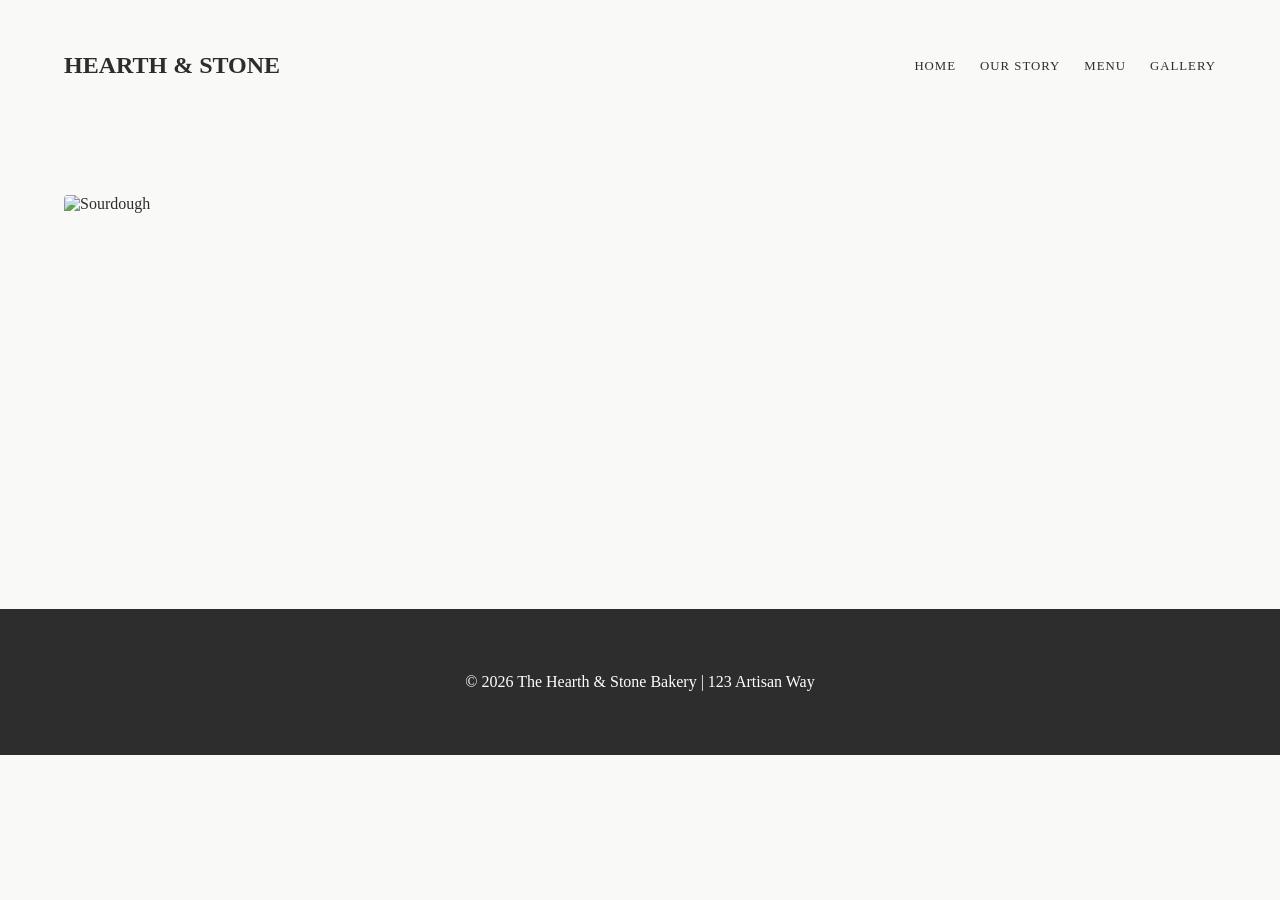
==== index.html @ 47bf9856 "Create index.html" ====
<!DOCTYPE html>
<html lang="en">
<head>
    <meta charset="UTF-8">
    <meta name="viewport" content="width=device-width, initial-scale=1.0">
    <title>The Hearth & Stone | Artisanal Bakery</title>
    <style>
        :root {
            --primary: #2d2d2d;
            --accent: #c5a059;
            --light: #f9f9f7;
        }
        body { font-family: 'Georgia', serif; margin: 0; color: var(--primary); background: var(--light); }
        nav { display: flex; justify-content: space-between; padding: 2rem 5%; align-items: center; }
        .nav-links a { margin-left: 20px; text-decoration: none; color: var(--primary); text-transform: uppercase; font-size: 0.8rem; letter-spacing: 1px; }
        .hero { height: 60vh; background: #e0e0e0; display: flex; align-items: center; justify-content: center; text-align: center; }
        .gallery-grid { 
            display: grid; 
            grid-template-columns: repeat(auto-fill, minmax(250px, 1fr)); 
            gap: 15px; padding: 5%; 
        }
        .gallery-grid img { width: 100%; height: 300px; object-fit: cover; border-radius: 4px; transition: transform 0.3s; }
        .gallery-grid img:hover { transform: scale(1.02); }
        footer { text-align: center; padding: 3rem; background: var(--primary); color: white; margin-top: 50px; }
    </style>
</head>
<body>

    <nav>
        <h2>HEARTH & STONE</h2>
        <div class="nav-links">
            <a href="index.html">Home</a>
            <a href="story.html">Our Story</a>
            <a href="menu.html">Menu</a>
            <a href="gallery.html">Gallery</a>
        </div>
    </nav>

    <section class="gallery-grid">
        <img src="https://images.unsplash.com/photo-1509440159596-0249088772ff" alt="Sourdough">
        </section>

    <footer>
        <p>&copy; 2026 The Hearth & Stone Bakery | 123 Artisan Way</p>
    </footer>

</body>
</html>
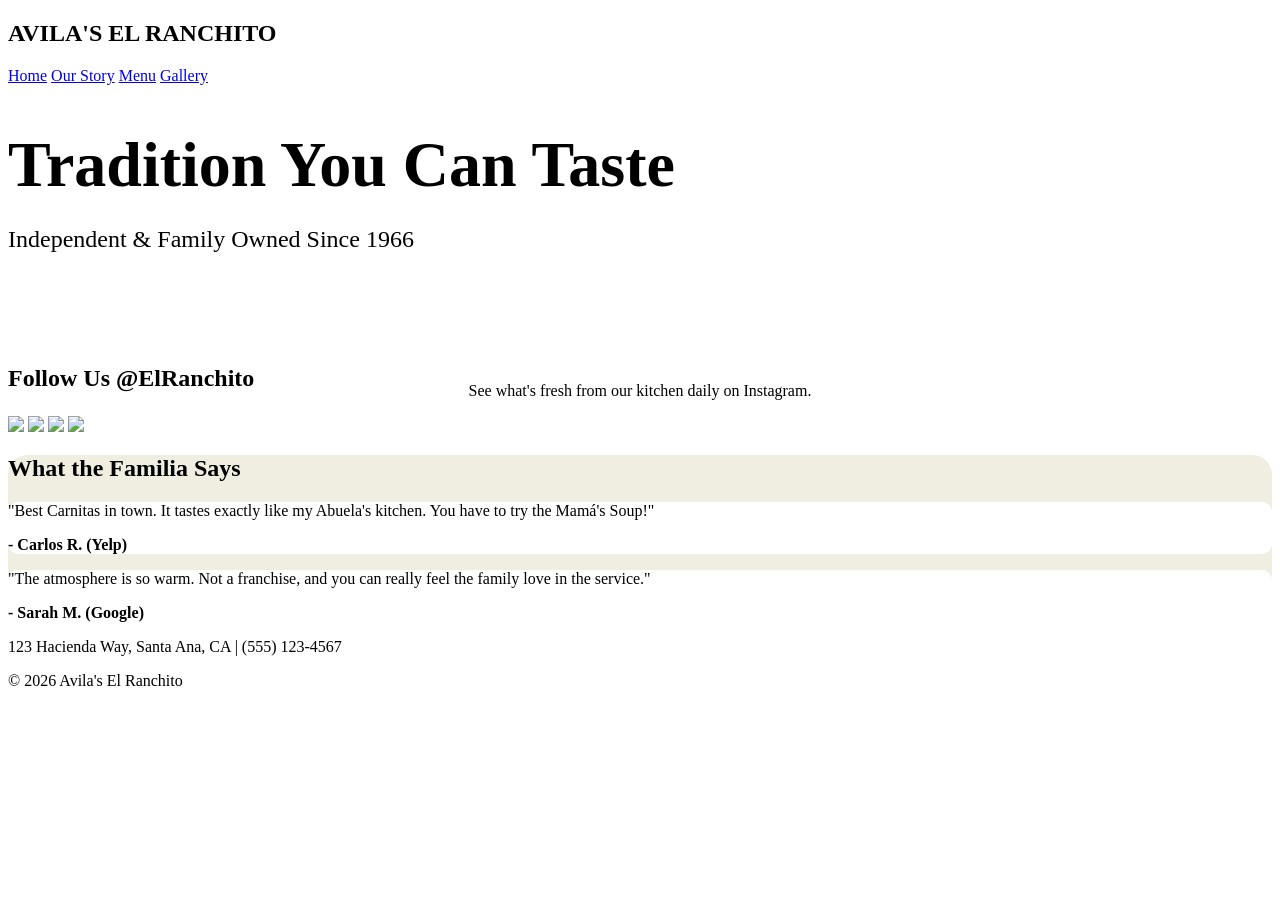
==== commit 46f430c8: "Update index.html" ====
--- a/index.html
+++ b/index.html
@@ -2,33 +2,13 @@
 <html lang="en">
 <head>
     <meta charset="UTF-8">
-    <meta name="viewport" content="width=device-width, initial-scale=1.0">
-    <title>The Hearth & Stone | Artisanal Bakery</title>
-    <style>
-        :root {
-            --primary: #2d2d2d;
-            --accent: #c5a059;
-            --light: #f9f9f7;
-        }
-        body { font-family: 'Georgia', serif; margin: 0; color: var(--primary); background: var(--light); }
-        nav { display: flex; justify-content: space-between; padding: 2rem 5%; align-items: center; }
-        .nav-links a { margin-left: 20px; text-decoration: none; color: var(--primary); text-transform: uppercase; font-size: 0.8rem; letter-spacing: 1px; }
-        .hero { height: 60vh; background: #e0e0e0; display: flex; align-items: center; justify-content: center; text-align: center; }
-        .gallery-grid { 
-            display: grid; 
-            grid-template-columns: repeat(auto-fill, minmax(250px, 1fr)); 
-            gap: 15px; padding: 5%; 
-        }
-        .gallery-grid img { width: 100%; height: 300px; object-fit: cover; border-radius: 4px; transition: transform 0.3s; }
-        .gallery-grid img:hover { transform: scale(1.02); }
-        footer { text-align: center; padding: 3rem; background: var(--primary); color: white; margin-top: 50px; }
-    </style>
+    <title>Avila's El Ranchito | Home</title>
+    <link rel="stylesheet" href="style.css">
 </head>
 <body>
-
     <nav>
-        <h2>HEARTH & STONE</h2>
-        <div class="nav-links">
+        <h1>AVILA'S EL RANCHITO</h1>
+        <div class="links">
             <a href="index.html">Home</a>
             <a href="story.html">Our Story</a>
             <a href="menu.html">Menu</a>
@@ -36,13 +16,42 @@
         </div>
     </nav>
 
-    <section class="gallery-grid">
-        <img src="https://images.unsplash.com/photo-1509440159596-0249088772ff" alt="Sourdough">
-        </section>
+    <header class="hero">
+        <div>
+            <h1 style="font-size: 4rem; margin-bottom: 10px;">Tradition You Can Taste</h1>
+            <p style="font-size: 1.5rem; color: var(--gold);">Independent & Family Owned Since 1966</p>
+            <a href="menu.html" style="display:inline-block; margin-top:20px; padding: 15px 30px; background: var(--mexican-red); color:white; text-decoration:none; border-radius: 5px; font-weight:bold;">VIEW MENU</a>
+        </div>
+    </header>
+
+    <section class="container">
+        <h2 class="section-title">Follow Us @ElRanchito</h2>
+        <p style="text-align:center; margin-top:-30px;">See what's fresh from our kitchen daily on Instagram.</p>
+        <div class="insta-grid">
+            <img src="https://images.unsplash.com/photo-1565299585323-38d6b0865b47?w=400">
+            <img src="https://images.unsplash.com/photo-1593504049359-7b7d923b5c10?w=400">
+            <img src="https://images.unsplash.com/photo-1552332386-f8dd00dc2f85?w=400">
+            <img src="https://images.unsplash.com/photo-1504674900247-0877df9cc836?w=400">
+        </div>
+    </section>
+
+    <section class="container" style="background: #efeee0; border-radius: 20px;">
+        <h2 class="section-title">What the Familia Says</h2>
+        <div class="grid">
+            <div class="card-body" style="background:white; border-radius:10px;">
+                <p>"Best Carnitas in town. It tastes exactly like my Abuela's kitchen. You have to try the Mamá's Soup!"</p>
+                <strong>- Carlos R. (Yelp)</strong>
+            </div>
+            <div class="card-body" style="background:white; border-radius:10px;">
+                <p>"The atmosphere is so warm. Not a franchise, and you can really feel the family love in the service."</p>
+                <strong>- Sarah M. (Google)</strong>
+            </div>
+        </div>
+    </section>
 
     <footer>
-        <p>&copy; 2026 The Hearth & Stone Bakery | 123 Artisan Way</p>
+        <p>123 Hacienda Way, Santa Ana, CA | (555) 123-4567</p>
+        <p>&copy; 2026 Avila's El Ranchito</p>
     </footer>
-
 </body>
 </html>
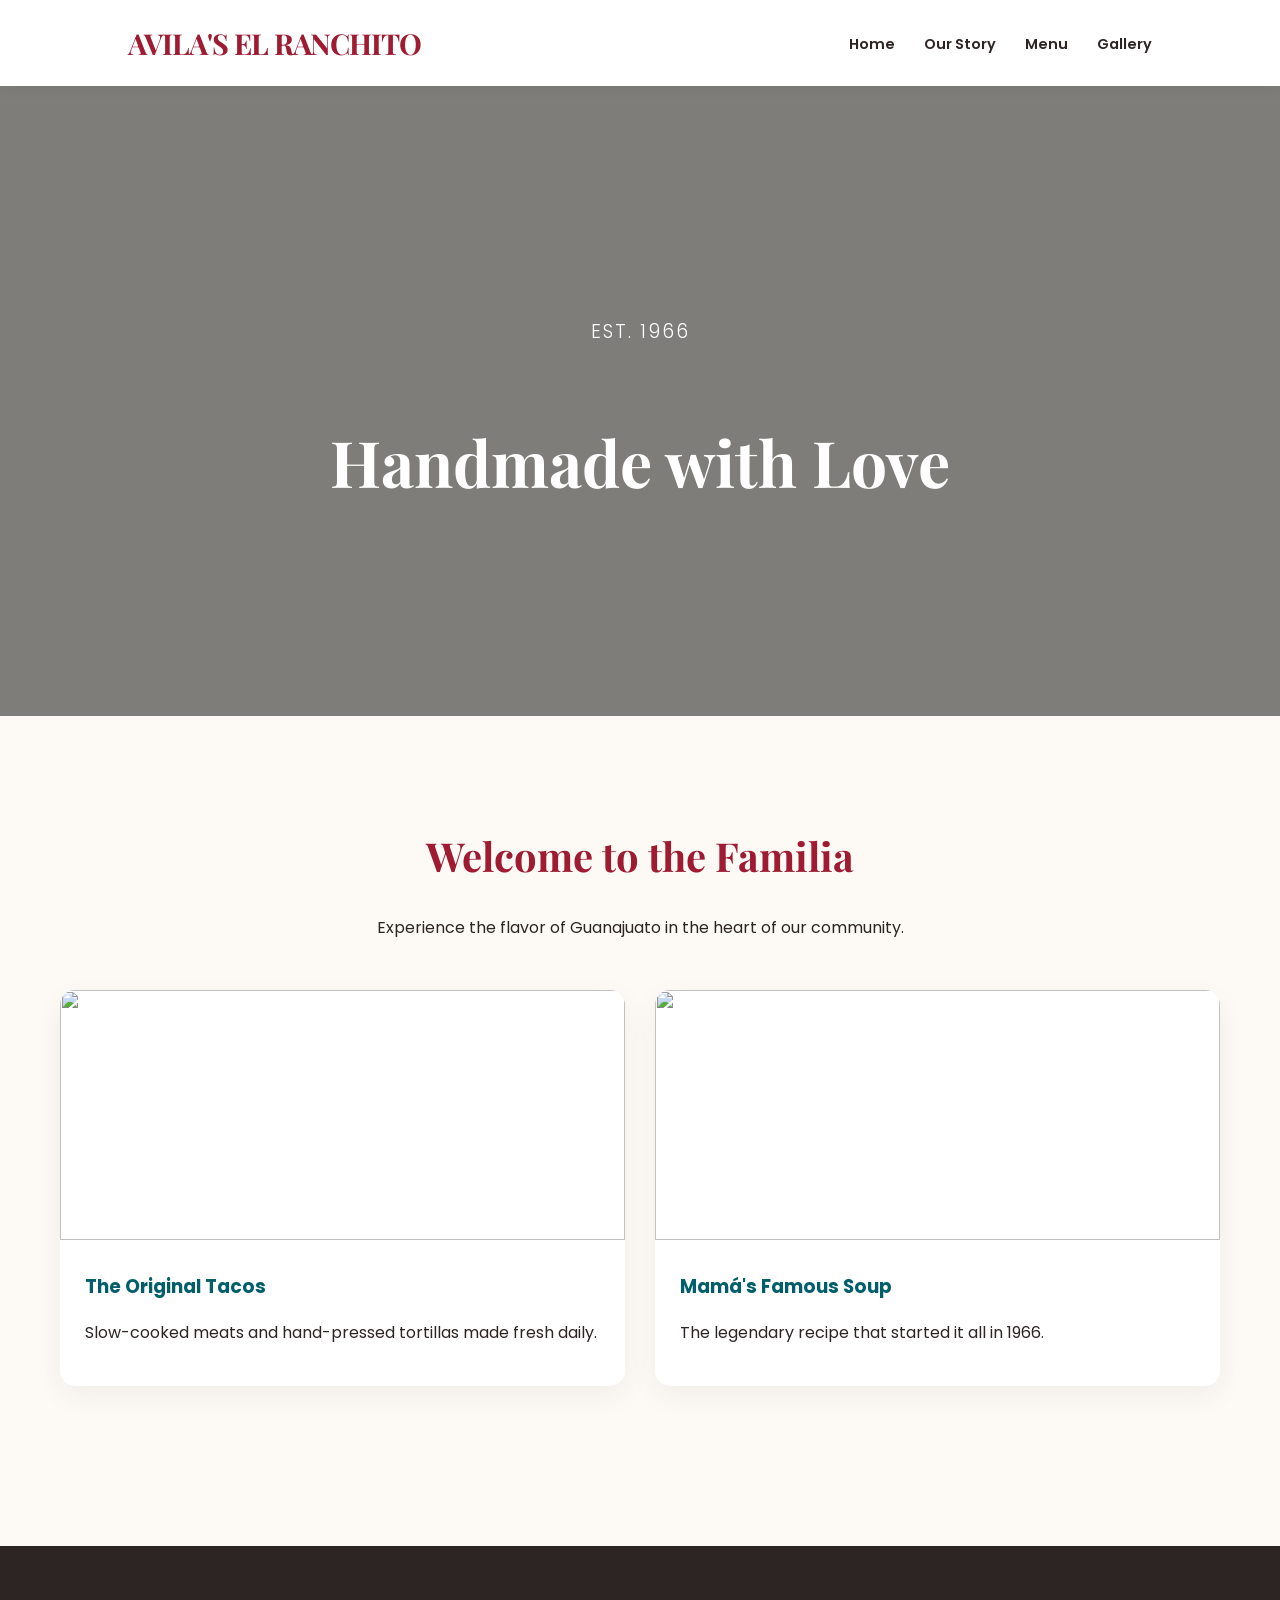
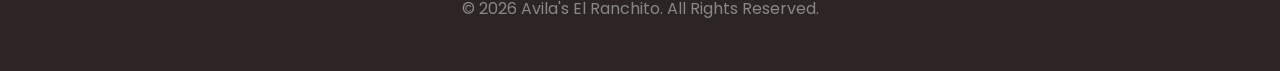
==== commit fbfb034d: "Update index.html" ====
--- a/index.html
+++ b/index.html
@@ -2,7 +2,7 @@
 <html lang="en">
 <head>
     <meta charset="UTF-8">
-    <title>Avila's El Ranchito | Home</title>
+    <title>Avila's El Ranchito | Authentic Mexican</title>
     <link rel="stylesheet" href="style.css">
 </head>
 <body>
@@ -17,41 +17,33 @@
     </nav>
 
     <header class="hero">
-        <div>
-            <h1 style="font-size: 4rem; margin-bottom: 10px;">Tradition You Can Taste</h1>
-            <p style="font-size: 1.5rem; color: var(--gold);">Independent & Family Owned Since 1966</p>
-            <a href="menu.html" style="display:inline-block; margin-top:20px; padding: 15px 30px; background: var(--mexican-red); color:white; text-decoration:none; border-radius: 5px; font-weight:bold;">VIEW MENU</a>
-        </div>
+        <p>Est. 1966</p>
+        <h2>Handmade with Love</h2>
     </header>
 
     <section class="container">
-        <h2 class="section-title">Follow Us @ElRanchito</h2>
-        <p style="text-align:center; margin-top:-30px;">See what's fresh from our kitchen daily on Instagram.</p>
-        <div class="insta-grid">
-            <img src="https://images.unsplash.com/photo-1565299585323-38d6b0865b47?w=400">
-            <img src="https://images.unsplash.com/photo-1593504049359-7b7d923b5c10?w=400">
-            <img src="https://images.unsplash.com/photo-1552332386-f8dd00dc2f85?w=400">
-            <img src="https://images.unsplash.com/photo-1504674900247-0877df9cc836?w=400">
+        <div class="section-header">
+            <h2>Welcome to the Familia</h2>
+            <p>Experience the flavor of Guanajuato in the heart of our community.</p>
         </div>
-    </section>
-
-    <section class="container" style="background: #efeee0; border-radius: 20px;">
-        <h2 class="section-title">What the Familia Says</h2>
         <div class="grid">
-            <div class="card-body" style="background:white; border-radius:10px;">
-                <p>"Best Carnitas in town. It tastes exactly like my Abuela's kitchen. You have to try the Mamá's Soup!"</p>
-                <strong>- Carlos R. (Yelp)</strong>
+            <div class="card">
+                <img src="https://images.unsplash.com/photo-1565299624946-b28f40a0ae38?w=800">
+                <div class="card-content">
+                    <h3>The Original Tacos</h3>
+                    <p>Slow-cooked meats and hand-pressed tortillas made fresh daily.</p>
+                </div>
             </div>
-            <div class="card-body" style="background:white; border-radius:10px;">
-                <p>"The atmosphere is so warm. Not a franchise, and you can really feel the family love in the service."</p>
-                <strong>- Sarah M. (Google)</strong>
+            <div class="card">
+                <img src="https://images.unsplash.com/photo-1582169542910-6c1a5c0cdd64?w=800">
+                <div class="card-content">
+                    <h3>Mamá's Famous Soup</h3>
+                    <p>The legendary recipe that started it all in 1966.</p>
+                </div>
             </div>
         </div>
     </section>
 
-    <footer>
-        <p>123 Hacienda Way, Santa Ana, CA | (555) 123-4567</p>
-        <p>&copy; 2026 Avila's El Ranchito</p>
-    </footer>
+    <footer>&copy; 2026 Avila's El Ranchito. All Rights Reserved.</footer>
 </body>
 </html>
--- a/style.css
+++ b/style.css
@@ -0,0 +1,112 @@
+@import url('https://fonts.googleapis.com/css2?family=Playfair+Display:wght@700&family=Poppins:wght@300;400;600&display=swap');
+
+:root {
+    --mexican-red: #9e1b32;
+    --deep-teal: #005f6b;
+    --warm-gold: #c5a059;
+    --background: #fdfaf5;
+    --text-dark: #2d2424;
+    --white: #ffffff;
+}
+
+* { box-sizing: border-box; }
+
+body { 
+    font-family: 'Poppins', sans-serif; 
+    margin: 0; 
+    background-color: var(--background); 
+    color: var(--text-dark);
+}
+
+/* NAVIGATION */
+nav { 
+    background: var(--white); 
+    padding: 1.5rem 10%; 
+    display: flex; 
+    justify-content: space-between; 
+    align-items: center; 
+    position: sticky; 
+    top: 0; 
+    z-index: 1000;
+    box-shadow: 0 2px 15px rgba(0,0,0,0.05);
+}
+
+nav h1 { 
+    font-family: 'Playfair Display', serif; 
+    margin: 0; 
+    color: var(--mexican-red); 
+    font-size: 1.8rem;
+    letter-spacing: -1px;
+}
+
+.links a { 
+    margin-left: 25px; 
+    text-decoration: none; 
+    color: var(--text-dark); 
+    font-weight: 600; 
+    font-size: 0.9rem;
+    transition: color 0.3s;
+}
+
+.links a:hover { color: var(--mexican-red); }
+
+/* HERO SECTION */
+.hero { 
+    height: 70vh; 
+    background: linear-gradient(rgba(0,0,0,0.5), rgba(0,0,0,0.5)), 
+                url('https://images.unsplash.com/photo-1593504049359-7b7d923b5c10?auto=format&fit=crop&w=1600&q=80') center/cover;
+    display: flex; 
+    flex-direction: column;
+    align-items: center; 
+    justify-content: center; 
+    color: var(--white); 
+    text-align: center;
+}
+
+.hero h2 { font-family: 'Playfair Display', serif; font-size: 4rem; margin-bottom: 0; }
+.hero p { font-size: 1.2rem; font-weight: 300; letter-spacing: 2px; text-transform: uppercase; }
+
+/* LAYOUT & CARDS */
+.container { max-width: 1200px; margin: auto; padding: 80px 20px; }
+
+.section-header { text-align: center; margin-bottom: 50px; }
+.section-header h2 { font-family: 'Playfair Display', serif; font-size: 2.5rem; color: var(--mexican-red); }
+
+.grid { 
+    display: grid; 
+    grid-template-columns: repeat(auto-fit, minmax(300px, 1fr)); 
+    gap: 30px; 
+}
+
+.card { 
+    background: var(--white); 
+    border-radius: 15px; 
+    overflow: hidden; 
+    box-shadow: 0 10px 30px rgba(0,0,0,0.05);
+    transition: transform 0.4s;
+}
+
+.card:hover { transform: translateY(-10px); }
+
+.card img { width: 100%; height: 250px; object-fit: cover; }
+
+.card-content { padding: 25px; }
+.card-content h3 { margin-top: 0; color: var(--deep-teal); }
+
+/* FORM */
+.contact-container { background: var(--white); padding: 50px; border-radius: 20px; box-shadow: 0 10px 40px rgba(0,0,0,0.05); }
+input, textarea { 
+    width: 100%; padding: 15px; margin: 10px 0 20px; 
+    border: 1px solid #eee; border-radius: 8px; background: #f9f9f9;
+    font-family: inherit;
+}
+
+button { 
+    background: var(--mexican-red); color: white; border: none; 
+    padding: 18px 40px; border-radius: 8px; cursor: pointer; 
+    font-weight: 600; width: 100%; transition: 0.3s;
+}
+
+button:hover { background: var(--deep-teal); }
+
+footer { background: var(--text-dark); color: #888; text-align: center; padding: 50px; margin-top: 80px; }
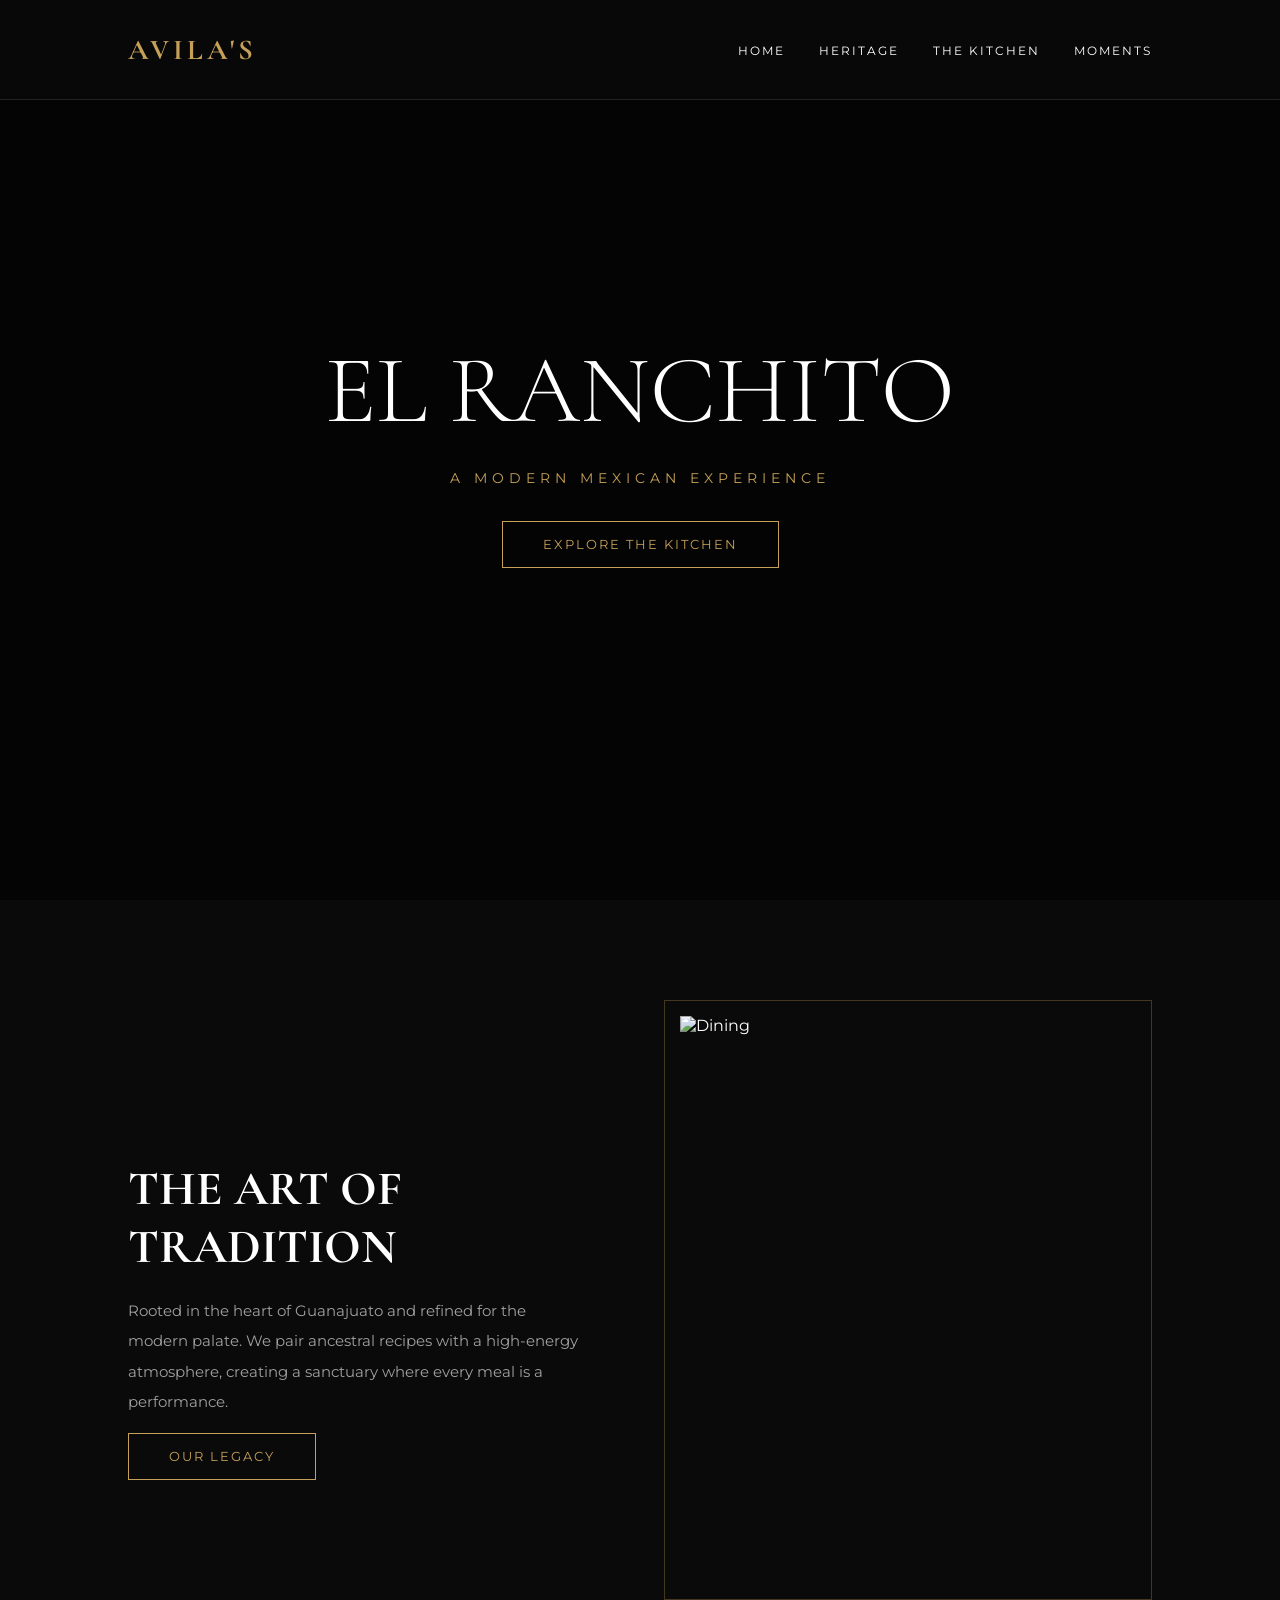
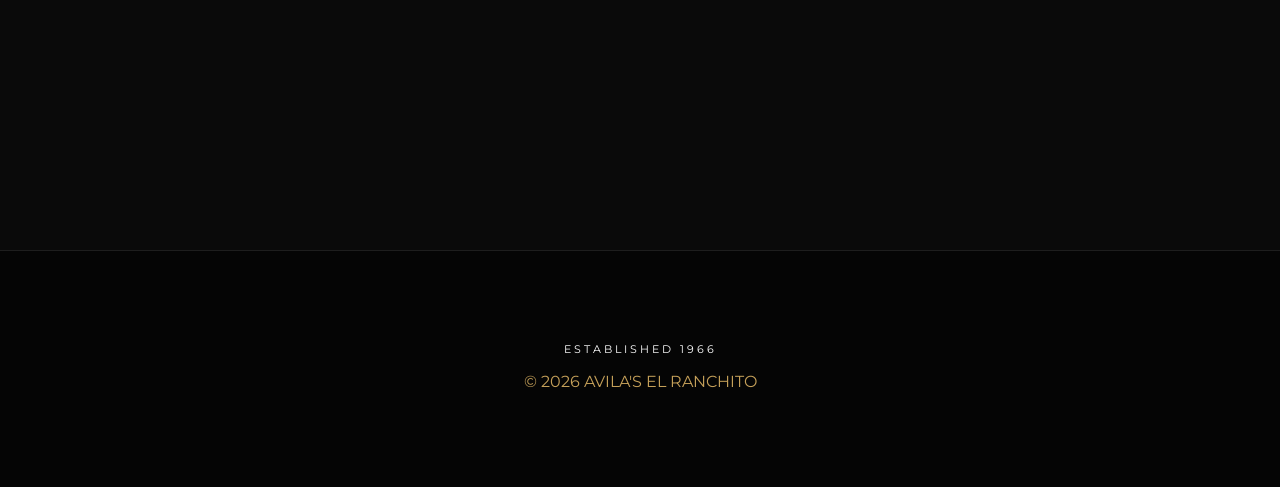
==== commit 29fb8b29: "Update index.html" ====
--- a/index.html
+++ b/index.html
@@ -2,48 +2,43 @@
 <html lang="en">
 <head>
     <meta charset="UTF-8">
-    <title>Avila's El Ranchito | Authentic Mexican</title>
+    <title>Avila's El Ranchito | Modern Heritage</title>
     <link rel="stylesheet" href="style.css">
 </head>
 <body>
     <nav>
-        <h1>AVILA'S EL RANCHITO</h1>
+        <h1>AVILA'S</h1>
         <div class="links">
             <a href="index.html">Home</a>
-            <a href="story.html">Our Story</a>
-            <a href="menu.html">Menu</a>
-            <a href="gallery.html">Gallery</a>
+            <a href="story.html">Heritage</a>
+            <a href="menu.html">The Kitchen</a>
+            <a href="gallery.html">Moments</a>
         </div>
     </nav>
 
     <header class="hero">
-        <p>Est. 1966</p>
-        <h2>Handmade with Love</h2>
+        <h2>EL RANCHITO</h2>
+        <p>A Modern Mexican Experience</p>
+        <br>
+        <a href="menu.html" class="btn-gold">Explore the Kitchen</a>
     </header>
 
     <section class="container">
-        <div class="section-header">
-            <h2>Welcome to the Familia</h2>
-            <p>Experience the flavor of Guanajuato in the heart of our community.</p>
-        </div>
-        <div class="grid">
-            <div class="card">
-                <img src="https://images.unsplash.com/photo-1565299624946-b28f40a0ae38?w=800">
-                <div class="card-content">
-                    <h3>The Original Tacos</h3>
-                    <p>Slow-cooked meats and hand-pressed tortillas made fresh daily.</p>
-                </div>
+        <div class="split-section">
+            <div class="split-text">
+                <h2>THE ART OF TRADITION</h2>
+                <p>Rooted in the heart of Guanajuato and refined for the modern palate. We pair ancestral recipes with a high-energy atmosphere, creating a sanctuary where every meal is a performance.</p>
+                <a href="story.html" class="btn-gold">Our Legacy</a>
             </div>
-            <div class="card">
-                <img src="https://images.unsplash.com/photo-1582169542910-6c1a5c0cdd64?w=800">
-                <div class="card-content">
-                    <h3>Mamá's Famous Soup</h3>
-                    <p>The legendary recipe that started it all in 1966.</p>
-                </div>
+            <div class="split-image">
+                <img src="https://images.unsplash.com/photo-1551504734-5ee1c4a1479b?w=800" alt="Dining">
             </div>
         </div>
     </section>
 
-    <footer>&copy; 2026 Avila's El Ranchito. All Rights Reserved.</footer>
+    <footer>
+        <p style="letter-spacing: 3px; font-size: 0.7rem;">ESTABLISHED 1966</p>
+        <p style="color: var(--accent-gold);">&copy; 2026 AVILA'S EL RANCHITO</p>
+    </footer>
 </body>
 </html>
--- a/style.css
+++ b/style.css
@@ -1,112 +1,137 @@
-@import url('https://fonts.googleapis.com/css2?family=Playfair+Display:wght@700&family=Poppins:wght@300;400;600&display=swap');
+@import url('https://fonts.googleapis.com/css2?family=Cormorant+Garamond:wght@300;500;700&family=Montserrat:wght@200;400;600&display=swap');
 
 :root {
-    --mexican-red: #9e1b32;
-    --deep-teal: #005f6b;
-    --warm-gold: #c5a059;
-    --background: #fdfaf5;
-    --text-dark: #2d2424;
-    --white: #ffffff;
+    --bg-dark: #0a0a0a;
+    --card-bg: #141414;
+    --accent-gold: #c5a059;
+    --text-main: #ffffff;
+    --text-muted: #a0a0a0;
 }
 
 * { box-sizing: border-box; }
-
 body { 
-    font-family: 'Poppins', sans-serif; 
-    margin: 0; 
-    background-color: var(--background); 
-    color: var(--text-dark);
+    font-family: 'Montserrat', sans-serif; 
+    background-color: var(--bg-dark); 
+    color: var(--text-main); 
+    margin: 0;
+    overflow-x: hidden;
 }
 
-/* NAVIGATION */
+/* NAVIGATION: Transparent to Solid on Scroll Effect */
 nav { 
-    background: var(--white); 
-    padding: 1.5rem 10%; 
     display: flex; 
     justify-content: space-between; 
     align-items: center; 
-    position: sticky; 
+    padding: 2rem 10%; 
+    position: fixed; 
+    width: 100%; 
     top: 0; 
     z-index: 1000;
-    box-shadow: 0 2px 15px rgba(0,0,0,0.05);
+    background: rgba(10, 10, 10, 0.8);
+    backdrop-filter: blur(10px);
+    border-bottom: 1px solid rgba(255, 255, 255, 0.1);
 }
 
 nav h1 { 
-    font-family: 'Playfair Display', serif; 
-    margin: 0; 
-    color: var(--mexican-red); 
-    font-size: 1.8rem;
-    letter-spacing: -1px;
+    font-family: 'Cormorant Garamond', serif; 
+    font-size: 1.8rem; 
+    letter-spacing: 4px; 
+    margin: 0;
+    color: var(--accent-gold);
 }
 
 .links a { 
-    margin-left: 25px; 
     text-decoration: none; 
-    color: var(--text-dark); 
-    font-weight: 600; 
-    font-size: 0.9rem;
-    transition: color 0.3s;
+    color: var(--text-main); 
+    margin-left: 30px; 
+    font-size: 0.75rem; 
+    letter-spacing: 2px; 
+    text-transform: uppercase;
+    transition: 0.3s;
 }
 
-.links a:hover { color: var(--mexican-red); }
+.links a:hover { color: var(--accent-gold); }
 
-/* HERO SECTION */
+/* HERO: Video-style image background */
 .hero { 
-    height: 70vh; 
-    background: linear-gradient(rgba(0,0,0,0.5), rgba(0,0,0,0.5)), 
-                url('https://images.unsplash.com/photo-1593504049359-7b7d923b5c10?auto=format&fit=crop&w=1600&q=80') center/cover;
+    height: 100vh; 
+    background: linear-gradient(rgba(0,0,0,0.6), rgba(0,0,0,0.6)), 
+                url('https://images.unsplash.com/photo-1514362545857-3bc16c4c7d1b?auto=format&fit=crop&w=1920&q=80') center/cover;
     display: flex; 
     flex-direction: column;
     align-items: center; 
     justify-content: center; 
-    color: var(--white); 
     text-align: center;
 }
 
-.hero h2 { font-family: 'Playfair Display', serif; font-size: 4rem; margin-bottom: 0; }
-.hero p { font-size: 1.2rem; font-weight: 300; letter-spacing: 2px; text-transform: uppercase; }
-
-/* LAYOUT & CARDS */
-.container { max-width: 1200px; margin: auto; padding: 80px 20px; }
-
-.section-header { text-align: center; margin-bottom: 50px; }
-.section-header h2 { font-family: 'Playfair Display', serif; font-size: 2.5rem; color: var(--mexican-red); }
-
-.grid { 
-    display: grid; 
-    grid-template-columns: repeat(auto-fit, minmax(300px, 1fr)); 
-    gap: 30px; 
+.hero h2 { 
+    font-family: 'Cormorant Garamond', serif; 
+    font-size: clamp(3rem, 10vw, 6rem); 
+    font-weight: 300;
+    margin: 0;
 }
 
-.card { 
-    background: var(--white); 
-    border-radius: 15px; 
-    overflow: hidden; 
-    box-shadow: 0 10px 30px rgba(0,0,0,0.05);
-    transition: transform 0.4s;
+.hero p { 
+    font-size: 0.9rem; 
+    letter-spacing: 5px; 
+    text-transform: uppercase; 
+    color: var(--accent-gold); 
+    margin-top: 20px;
 }
 
-.card:hover { transform: translateY(-10px); }
+/* SECTIONS */
+.container { padding: 100px 10%; }
 
-.card img { width: 100%; height: 250px; object-fit: cover; }
-
-.card-content { padding: 25px; }
-.card-content h3 { margin-top: 0; color: var(--deep-teal); }
-
-/* FORM */
-.contact-container { background: var(--white); padding: 50px; border-radius: 20px; box-shadow: 0 10px 40px rgba(0,0,0,0.05); }
-input, textarea { 
-    width: 100%; padding: 15px; margin: 10px 0 20px; 
-    border: 1px solid #eee; border-radius: 8px; background: #f9f9f9;
-    font-family: inherit;
+.split-section { 
+    display: flex; 
+    align-items: center; 
+    gap: 80px; 
+    margin-bottom: 150px; 
 }
 
-button { 
-    background: var(--mexican-red); color: white; border: none; 
-    padding: 18px 40px; border-radius: 8px; cursor: pointer; 
-    font-weight: 600; width: 100%; transition: 0.3s;
+.split-text { flex: 1; }
+.split-text h2 { font-family: 'Cormorant Garamond', serif; font-size: 3rem; margin-bottom: 20px; }
+.split-text p { color: var(--text-muted); line-height: 2; font-size: 0.95rem; }
+
+.split-image { flex: 1; height: 600px; overflow: hidden; border: 1px solid rgba(197, 160, 89, 0.3); padding: 15px; }
+.split-image img { width: 100%; height: 100%; object-fit: cover; filter: grayscale(30%); transition: 1s; }
+.split-image img:hover { filter: grayscale(0%); transform: scale(1.05); }
+
+/* GALLERY GRID */
+.gallery-grid { 
+    display: grid; 
+    grid-template-columns: repeat(auto-fill, minmax(300px, 1fr)); 
+    gap: 15px; 
 }
 
-button:hover { background: var(--deep-teal); }
+.gallery-grid img { 
+    width: 100%; 
+    height: 400px; 
+    object-fit: cover; 
+    opacity: 0.7; 
+    transition: 0.5s; 
+}
 
-footer { background: var(--text-dark); color: #888; text-align: center; padding: 50px; margin-top: 80px; }
+.gallery-grid img:hover { opacity: 1; transform: translateY(-5px); }
+
+/* FOOTER */
+footer { 
+    border-top: 1px solid rgba(255, 255, 255, 0.1); 
+    padding: 80px 10%; 
+    text-align: center;
+    background: #050505;
+}
+
+.btn-gold { 
+    display: inline-block; 
+    padding: 15px 40px; 
+    border: 1px solid var(--accent-gold); 
+    color: var(--accent-gold); 
+    text-decoration: none; 
+    text-transform: uppercase; 
+    letter-spacing: 2px; 
+    font-size: 0.8rem;
+    transition: 0.3s;
+}
+
+.btn-gold:hover { background: var(--accent-gold); color: black; }
